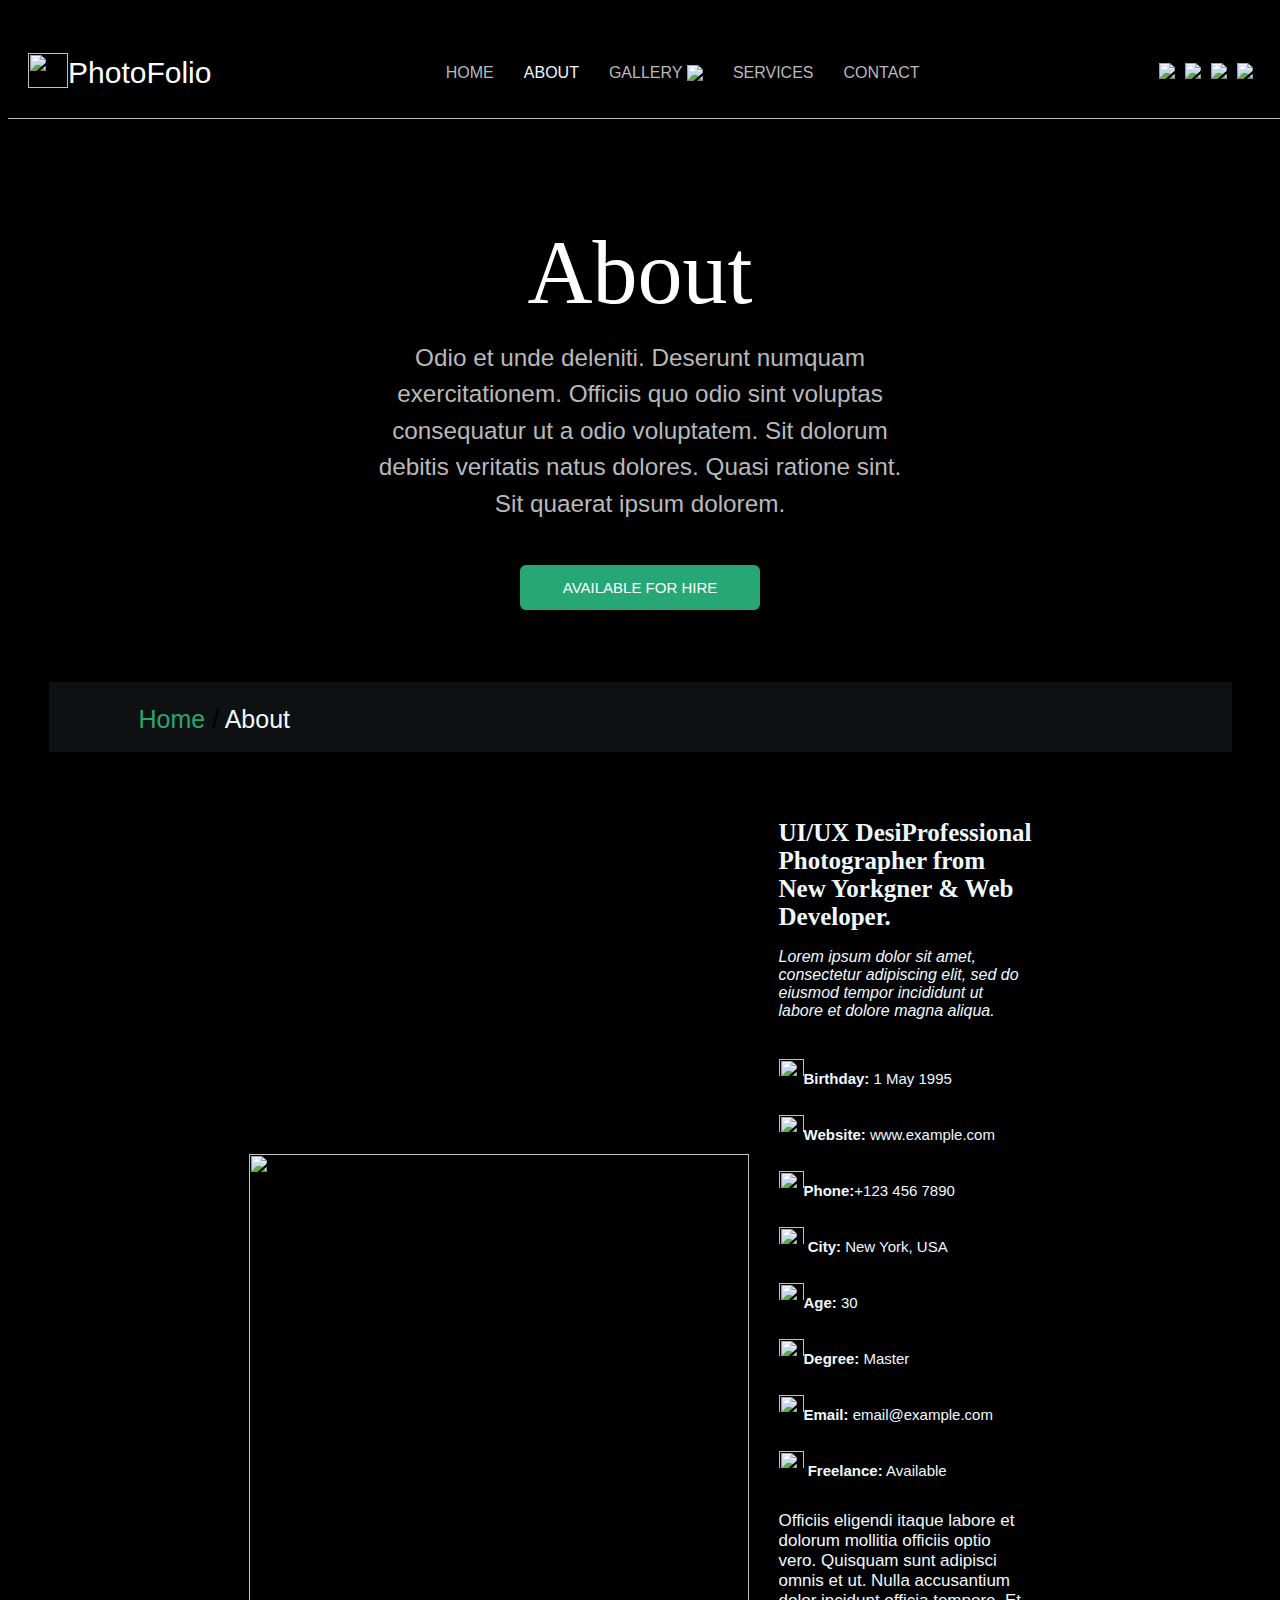
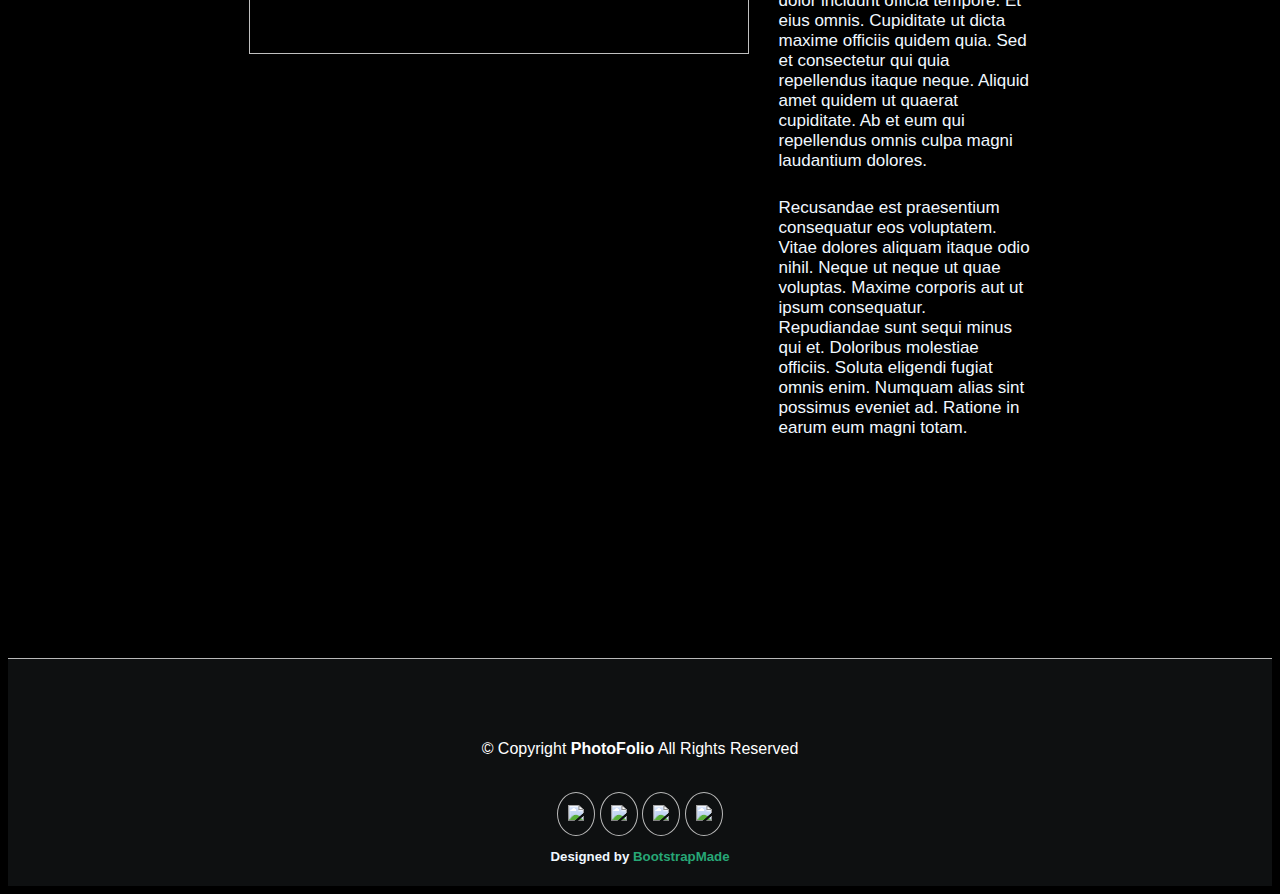
==== about.html @ 1e1be000 "Add files via upload" ====
<html>

<head>
    <link rel="stylesheet" href="./about.css">
    <script>
        function showside() {
            document.getElementById('open').style.display = 'block';
        }
        function hideside() {
            document.getElementById('open').style.display = 'none';
        }
    </script>
    <meta charset="UTF-8">
    <meta name="viewport" content="width=device-width, initial-scale=1.0">
    <title>PhotoFolio - Professional Photography Portfolio</title>
</head>

<body>
    <nav>
        <div class="nav-container">
            <!-- Logo Section -->
            <ul class="titlediv">
                <li><a href="#"><img src="./imges/camera.svg"
                            style="color:#27a776;size:50px;background-color:black;width:40px;height:35px"></a></li>
                <li><a href="#" style="color:white;font-size: 30px;text-decoration: none;">PhotoFolio</a></li>
            </ul>

            <!-- Navigation Links -->
            <ul class="navbar">
                <li><a href="./PhotoFolio.html">HOME</a></li>
                <li><a href="./about.html" style="color: aliceblue;">ABOUT</a></li>
                <li class="dropdown">
                    <a href="#" class="dropbtn">
                        GALLERY&nbsp;<img src="./imges/drop_down.svg">
                    </a>
                    <div class="dropdown-content">
                        <a href="./gallery.html">Nature</a>
                        <a href="./gallery.html">people</a>
                        <a href="./gallery.html">Architecture</a>
                        <a href="./gallery.html">Animals</a>
                        <a href="./gallery.html">Sports</a>
                        <a href="./gallery.html">Travel</a>
                    </div>
                </li>
                <li><a href="./serives.html">SERVICES</a></li>
                <li><a href="./contact.html">CONTACT</a></li>
            </ul>

            <!-- Social Icons -->
            <ul class="icon">
                <li><a href="#"><img src="./imges/twitter.svg"></a></li>
                <li><a href="#"><img src="./imges/facebook.svg"></a></li>
                <li><a href="#"><img src="./imges/insta.svg"></a></li>
                <li><a href="#"><img src="./imges/linkedin.svg"></a></li>
                <li class="lines" onclick="showside()"><a href="#" style="font-size: 20px;">&#9776;</a></li>
            </ul>
        </div>

        <div>
            <!-- hidden-navbar -->
            <ul class="nav-hidden hideOnMoblie" id="open">
                <li><a href="#" style="font-size: 30px;" onclick="hideside()">&times;</a></li>
                <li><a href="./PhotoFolio.html">HOME</a></li>
                <li><a href="./about.html">ABOUT</a></li>
                <li class="dropdown">
                    <a href="#" class="dropbtn">
                        GALLERY&nbsp;<img src="./imges/drop_down.svg">
                    </a>
                    <div class="dropdown-content">
                        <a href="./gallery.html">Nature</a>
                        <a href="./gallery.html">people</a>
                        <a href="./gallery.html">Architecture</a>
                        <a href="./gallery.html">Animals</a>
                        <a href="./gallery.html">Sports</a>
                        <a href="./gallery.html">Travel</a>
                    </div>
                </li>
                <li><a href="./serives.html">SERVICES</a></li>
                <li><a href="./contact.html">CONTACT</a></li>
            </ul>
        </div>
    </nav>

    <main>
        <section class="intro">
            <div class="introtext"
                style="font-family: 'Times New Roman', Times, serif;font-size:90px;font-weight: lighter;">
                About
            </div>
            <div class="introtext-1">
                Odio et unde deleniti. Deserunt numquam exercitationem. Officiis quo odio sint voluptas consequatur ut a
                odio voluptatem. Sit dolorum debitis veritatis natus dolores. Quasi ratione sint. Sit quaerat ipsum
                dolorem.
            </div>
            <div>
                <button type="button" class="button">AVAILABLE FOR HIRE</button>
            </div>
            <div
                style="width:100%;background-color: #0e1011;height:70px;padding-left:90px;padding-top: 23px;font-size: 25px;">
                <a href="./PhotoFolio.html" style="text-decoration: none;color:#27a776">Home</a> /
                <a href="./about.html" style="text-decoration: none;color: aliceblue;">About</a>
            </div>
            <div class="about">
                <div>
                    <img src="./imges/profile-img.jpg" style="width:auto;height:500px;padding-top:0px;padding-right:0;">
                </div>

                <div class="about-text" style="color:aliceblue;padding-top:50px;margin-left:0">
                    <h1 style="font-size: 25px;font-family: 'Times New Roman', Times, serif;">UI/UX DesiProfessional
                        Photographer from New Yorkgner & Web Developer.</h1>
                    <p style="padding-bottom: 10px;"><i>Lorem ipsum dolor sit amet, consectetur adipiscing elit, sed do
                            eiusmod tempor incididunt ut labore et dolore magna aliqua.</i></p>
                    <div class="arrow">
                        <div class="data">
                            <div>
                                <img src="./imges/Green-arrow-right .svg"
                                    style="width:25px; height:25px;margin-top:5px;padding-top: 8px;"><span><b>Birthday:</b>
                                    1 May 1995</span>
                            </div>

                            <div>
                                <img src="./imges/Green-arrow-right .svg"
                                    style="width:25px; height:25px;margin-top:5px;padding-top: 8px;"><span><b>Website:</b>
                                    www.example.com</span>
                            </div>
                            <div>
                                <img src="./imges/Green-arrow-right .svg"
                                    style="width:25px;height:25px;margin-top:5px;padding-top: 8px;"><span><b>Phone:</b>+123
                                    456 7890</span>
                            </div>
                            <div>
                                <img src="./imges/Green-arrow-right .svg"
                                    style="width:25px;height:25px;margin-top:5px;padding-top: 8px;"><span><b> City:</b>
                                    New York, USA</span>
                            </div>

                        </div>
                        <div class="data">

                            <div>
                                <img src="./imges/Green-arrow-right .svg"
                                    style="width:25px;height:25px;margin-top:5px; padding-top: 8px;"><span><b>Age:</b>
                                    30</span>
                            </div>
                            <div>
                                <img src="./imges/Green-arrow-right .svg"
                                    style="width:25px;height:25px;margin-top:5px;padding-top: 8px;"><span><b>Degree:</b>
                                    Master</span>
                            </div>
                            <div>
                                <img src="./imges/Green-arrow-right .svg"
                                    style="width:25px;height:25px;margin-top:5px;padding-top: 8px;"><span><b>Email:</b>
                                    email@example.com</span>
                            </div>

                            <div>
                                <img src="./imges/Green-arrow-right .svg"
                                    style="width:25px;height:25px;margin-top:5px;padding-top: 8px;"><span><b>
                                        Freelance:</b> Available</span>
                            </div>

                        </div>

                    </div>
                    <p style="font-size: 17px;padding-bottom: 10px;">Officiis eligendi itaque labore et dolorum mollitia
                        officiis optio vero. Quisquam sunt adipisci omnis et ut. Nulla accusantium dolor incidunt
                        officia tempore. Et eius omnis. Cupiditate ut dicta maxime officiis quidem quia. Sed et
                        consectetur qui quia repellendus itaque neque. Aliquid amet quidem ut quaerat cupiditate. Ab et
                        eum qui repellendus omnis culpa magni laudantium dolores.</p>

                    <p style="font-size: 17px;">Recusandae est praesentium consequatur eos voluptatem. Vitae dolores
                        aliquam itaque odio nihil. Neque ut neque ut quae voluptas. Maxime corporis aut ut ipsum
                        consequatur. Repudiandae sunt sequi minus qui et. Doloribus molestiae officiis. Soluta eligendi
                        fugiat omnis enim. Numquam alias sint possimus eveniet ad. Ratione in earum eum magni totam.</p>
                </div>
            </div>
            </div>
        </section>
        <!-- <section>
                <div style="display:flex;flex-direction:row"">
                    <div style="color:#b9b9b9;margin-left:50px;font-size: larger;">TESTIMONIALS</div>
                        <div><hr style="width:100px;height:1px;border:1px solid #27a776;margin-left:3px"></div>
                </div>
            <p style="font-family: 'Times New Roman', Times, serif;font-size: 40px;color:white;margin-left:50px;margin-top: 0%;">What they are saying</p>
                
            </section>

            <section>
                <div class="t1">
                    
                </div>
                <div class="t2"></div>
                <div class="t3"></div>
            </section> -->
    </main>

    <footer>

        <h4 class="last">© Copyright <b>PhotoFolio</b> All Rights Reserved</h4>
        <div class="i">
            <span><img src="./imges/twitter.svg"></span>
            <span><img src="./imges/facebook.svg"></span>
            <span><img src="./imges/insta.svg"></span>
            <span><img src="./imges/linkedin.svg"></span>
        </div>
        <h5 style="color: aliceblue;"> Designed by <font style="color: #27a776;">BootstrapMade</font>
        </h5>

    </footer>
</body>

</html>
---- about.css ----
body {
    background-color: black;
    font-family: Arial, sans-serif;
}


nav {
    position: fixed;
    width: 100%;
    z-index: 999;
    background-color: black;
    border-bottom: .1px solid #b9b9b9;
}

.nav-container {
    display: flex;
    justify-content: space-between;
    align-items: center;
    padding: 10px 20px;
    color: #b9b9b9;
}

.titlediv {
    display: flex;
    align-items: center;
    list-style: none;
    padding: 0;
}

.navbar {
    list-style: none;
    display: flex;
    padding: 0;
    margin: 0;
}

.navbar li a {
    color: #b9b9b9;
    text-decoration: none;
    margin: 0 15px;
}

.navbar li:hover a {
    color: white;
}

.icon {
    list-style: none;
    display: flex;
    padding: 0;
    margin: 0;
}

.icon a {
    color: #b9b9b9;
}

.icon li img:hover {
    color: #27a776;
}

.icon .lines a {
    color: #b9b9b9;
    text-decoration: none;
    display: none;
    width: 20px;
    height: 10px;
    font-size: 100px;
}

.icon li {
    margin: 0 5px;
}

.nav-hidden {
    display: none;
    color: #b9b9b9;
    text-decoration: none;
    font-size: 16px;
    margin-right: 0;
    position: fixed;
    top: 66px;
    right: 0;
    width: 250px;
    height: 100vh;
    background-color: #0e1011;
}

.nav-hidden a {
    color: #b9b9b9;
    text-decoration: none;
    font-size: 16px;
    padding: 20px;
}

.nav-hidden li {
    padding: 20px;
    padding-left: 2px;
    margin-left: 2px;
    list-style: none;

}

.nav-hidden li:hover a {
    color: white;
}

/* General styling for the dropdown container */
.dropdown {
    position: relative;
    display: inline-block;
}

/* Dropdown button styling */
.dropbtn {
    text-decoration: none;
    color: rgb(172, 172, 172);
    background-color: black;
    border: none;
    cursor: pointer;
    display: flex;
    align-items: center;
}

/* Dropdown content styling */
.dropdown-content {
    display: none; /* Hidden by default */
    position: absolute;
    background-color:#333;
    min-width: 160px;
    box-shadow: 0 8px 16px rgba(0, 0, 0, 0.2);
    z-index: 1000; /* Ensure it appears on top */
}

/* Dropdown links styling */
.dropdown-content a {
    color: #575757;
    padding: 12px 16px;
    text-decoration: none;
    display: block;
}

/* Hover effect for dropdown links */
.dropdown-content a:hover {
    color: white;
}

/* Display dropdown content on hover */
.dropdown:hover .dropdown-content {
    display: block;
}

/* Hover effect for dropdown button */
.dropdown:hover .dropbtn {
    background-color: #333;
    color: white;
}

main {
    padding-bottom: 100px;
    margin-top: 3vh;
    margin-bottom: 4vh;
}

.intro {
    padding: 4.5vh;
    display: flex;
    flex-direction: column;
    justify-content: center;
    align-items: center;
    margin-top: 5px;
}

.introtext {
    line-height: 1;
    font-size: 6vh;
    font-weight: bold;
    color: white;
    text-align: center;
    padding-top: 160px;
    width: 45%;

}

.introtext-1 {
    margin-bottom: 4.8vh;
    margin-top: 2.5vh;
    color: #b9b9b9;
    line-height: 1.5;
    font-size: 2.7vh;
    width: 45%;
    text-align: center;
}

.button {
    width: 240px;
    height: 45px;
    font-size: 15px;
    color: white;
    background-color: #27a776;
    border-style: none;
    border-radius: 6px;
    line-height: 1.5;
    margin-bottom: 8vh;
}

.t1 {
    width: 75%;
    background-color: #0e1011;

}

.t2 {
    width: 75%;
    background-color: #0e1011;

}

.t3 {
    width: 75%;
    background-color: #0e1011;

}

footer {
    display: flex;
    flex-direction: column;
    flex-wrap: wrap;
    align-items: center;
    justify-content: center;
    border-top: .3px solid #b9b9b9;
    background-color: #0e1011;
    color: #b9b9b9;
    margin-top: 7vh;
}

footer .last {
    color: white;
    font-weight: 400;
    margin-top: 9vh;
    margin-bottom: 5vh;

}

footer span {
    color: #b9b9b9;
    border: 1px solid #b9b9b9;
    border-radius: 50%;
    padding: 10px;
    font-size: 20px;
}

footer span:hover {
    color: #27a776;
    border: 1px solid #27a776;
}

.about {
    display: flex;
    justify-content: space-around;
    align-items: center;
    flex-direction: row;
    flex-wrap: wrap;
    gap: 30px;
    margin-right: 200px;
    margin-left: 200px;
}

.about-text {
    width: auto;
    flex: 2;
}

.arrow {
    display: flex;
    justify-content: space-between;
    align-items: flex-start;
    flex-direction: row;
    flex-wrap: wrap;
}

.data {
    display: flex;
    justify-content: space-between;
    align-items: flex-start;
    flex-direction: column;
    flex-wrap: wrap;
}

.data div {
    padding-bottom: 15px;
    width: 100%;
    font-size: 15px;
    max-width: 230px;
}

/* line animation */
.animation-container {
    position: relative;
    width: 100%;
    height: 100%;
    background-color: #111;
  }

  .line {
    position: absolute;
    top: 50%;
    left: 50%;
    transform: translate(-50%, -50%);
    width: 2px;
    height: 0;
    background: #ffffff;
    animation: expand-line 1.5s ease-out forwards;
  }

  .content {
    position: absolute;
    top: 0;
    left: 50%;
    transform: translate(-50%, 0) scaleX(0);
    width: 100%;
    height: 100%;
    animation: open-content 1s ease-in forwards;
    animation-delay: 1.5s;
  }

  @keyframes expand-line {
    to {
      height: 70%;
      width: 1px;
    }
    100%{
        background-color: #0e1011;
    }
  }

  @keyframes open-content {
    to {
      transform: translate(-50%, 0) scaleX(1);
    }
  }
  
@media (max-width: 767px) {
    .titlediv {
        font-size: 5px;
    }

    .navbar {
        display: none;
    }

    .icon {
        justify-content: center;
        flex-wrap: wrap;
    }

    .icon .lines a {
        display: block;
    }

    .introtext {
        font-size: 5.5vh;
        width: 100%;

    }

    .introtext-1 {
        font-size: 2.5vh;
        width: 100%
    }

    .button {
        font-size: 1.9vh;
        padding: 12px 25px;
    }

    .about {
        flex-direction: column;
        gap: 15px;
        margin-left: 60px;
        margin-right: 60px;
        margin-top: 30px;
    }

    .arrow {

        flex-direction: column;
        flex: 2;

    }

    /* .about{
      
       justify-content: space-evenly;
       flex-direction: column;
       gap: 0;
      
    }
      border: 1px solid white;
    }
    .about-text{
        margin: 0%;
        border: 1px solid white;
        padding: 0;
    } */




}

@media (max-width: 576px) {
    .titlediv li {
        font-size: 6px;
    }

    .nav {
        font-size: 10px;
    }
}

@media (max-width: 480px) {
    .titlediv li a {
        font-size: 14px;
    }

    .intro-text {
        font-size: 30px;
        line-height: 1.4;
    }

    .intro-text-1 {
        font-size: 16px;
    }

    .button {
        font-size: 14px;
        padding: 10px 20px;
    }

}

*,
::after,
::before {
    box-sizing: border-box
}
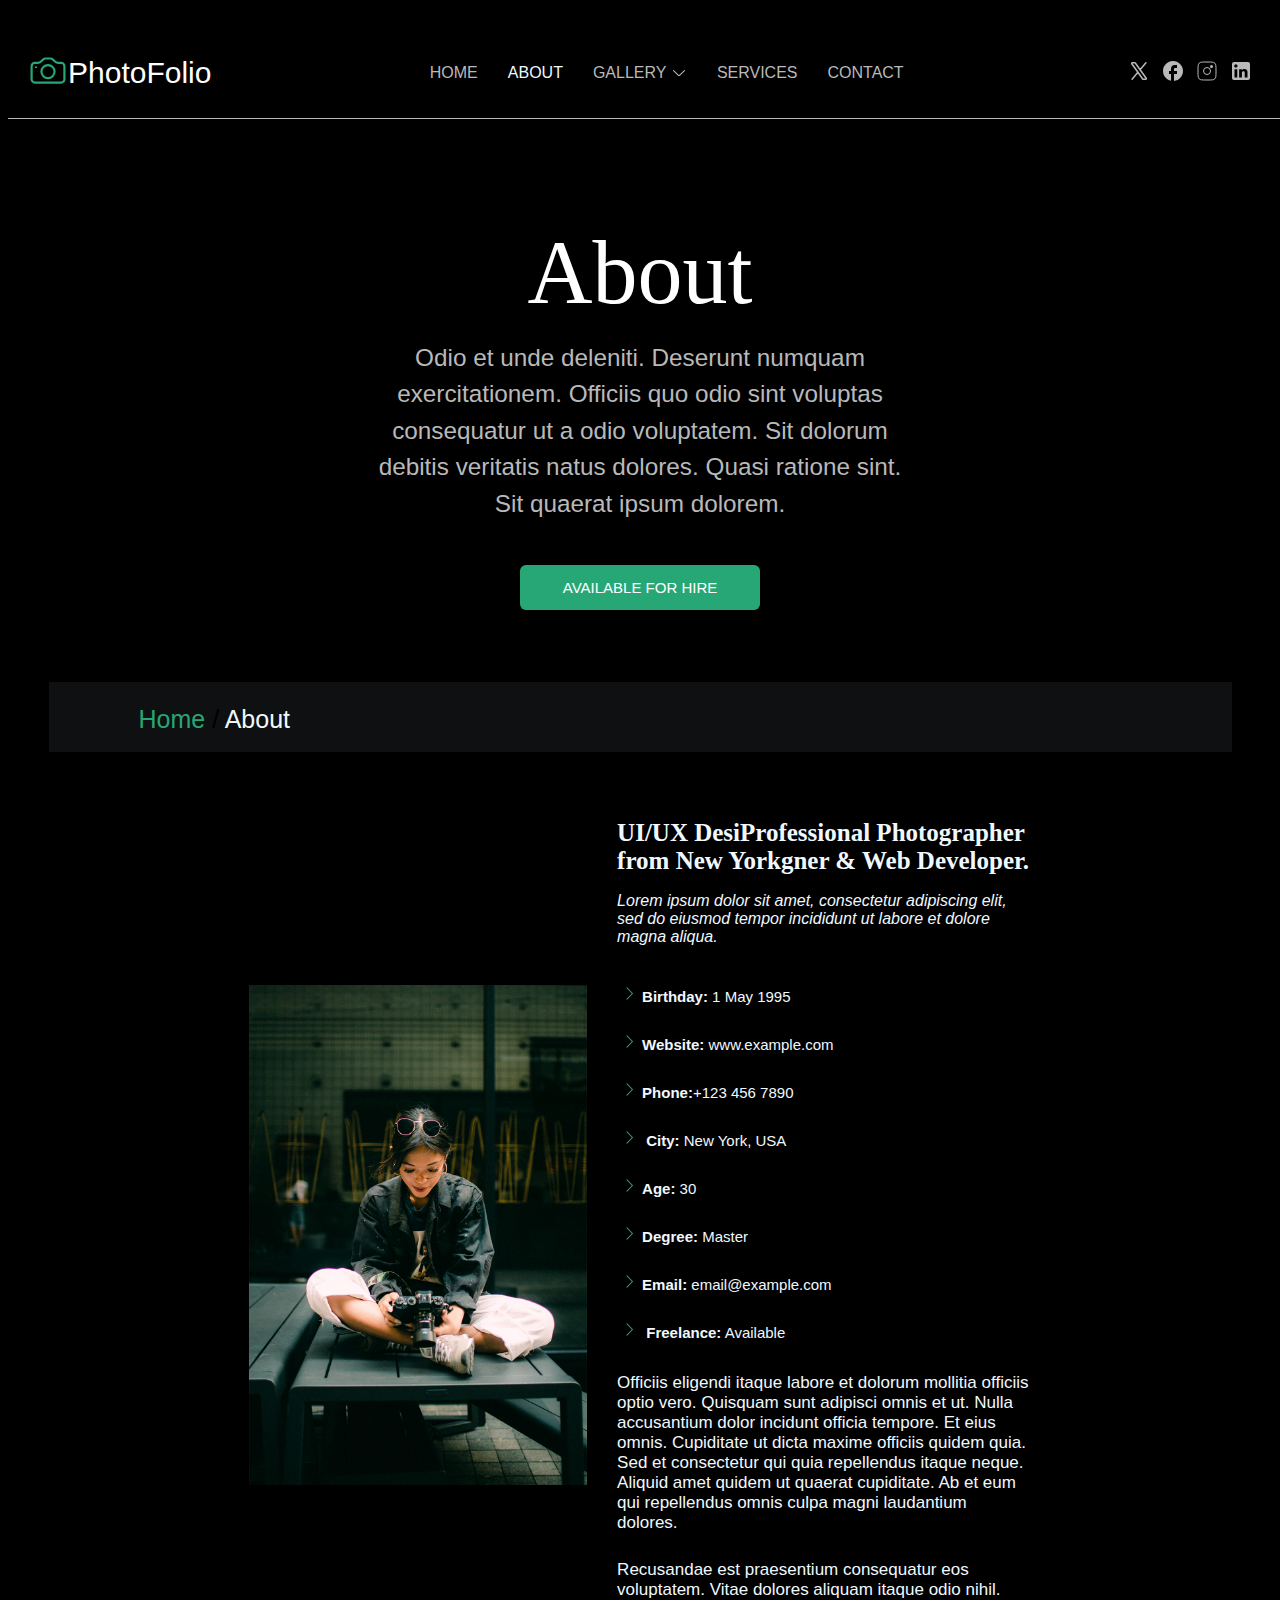
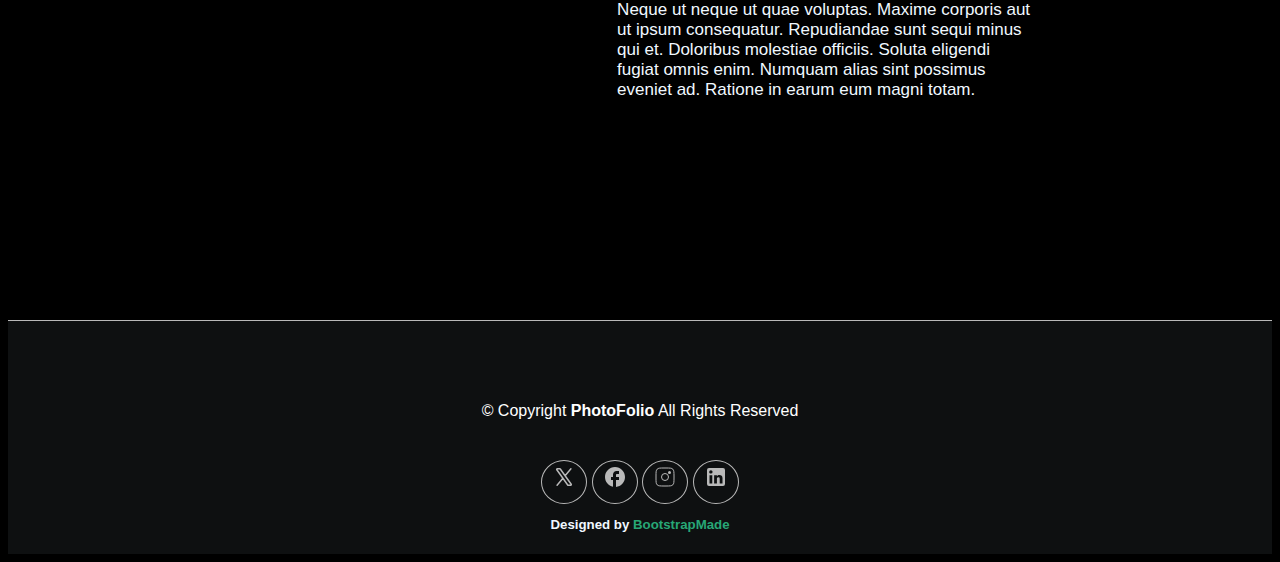
==== commit d4514056: "Update about.html" ====
--- a/about.html
+++ b/about.html
@@ -27,7 +27,7 @@
 
             <!-- Navigation Links -->
             <ul class="navbar">
-                <li><a href="./PhotoFolio.html">HOME</a></li>
+                <li><a href="./index.html">HOME</a></li>
                 <li><a href="./about.html" style="color: aliceblue;">ABOUT</a></li>
                 <li class="dropdown">
                     <a href="#" class="dropbtn">
@@ -48,10 +48,12 @@
 
             <!-- Social Icons -->
             <ul class="icon">
+                <div class="icons">
                 <li><a href="#"><img src="./imges/twitter.svg"></a></li>
                 <li><a href="#"><img src="./imges/facebook.svg"></a></li>
                 <li><a href="#"><img src="./imges/insta.svg"></a></li>
                 <li><a href="#"><img src="./imges/linkedin.svg"></a></li>
+            </div>
                 <li class="lines" onclick="showside()"><a href="#" style="font-size: 20px;">&#9776;</a></li>
             </ul>
         </div>
@@ -209,4 +211,4 @@
     </footer>
 </body>
 
-</html>+</html>
--- a/about.css
+++ b/about.css
@@ -2,7 +2,6 @@
     background-color: black;
     font-family: Arial, sans-serif;
 }
-
 
 nav {
     position: fixed;
@@ -49,6 +48,10 @@
     display: flex;
     padding: 0;
     margin: 0;
+}
+.icons{
+    display: flex;
+    
 }
 
 .icon a {
@@ -388,25 +391,19 @@
         flex: 2;
 
     }
-
-    /* .about{
-      
-       justify-content: space-evenly;
-       flex-direction: column;
-       gap: 0;
-      
-    }
-      border: 1px solid white;
-    }
-    .about-text{
-        margin: 0%;
-        border: 1px solid white;
-        padding: 0;
-    } */
-
-
-
-
+    .intro-text {
+        font-size: 6vh;
+        width: 100%;
+
+    }
+
+    .intro-text-1 {
+        font-size: 1vh;
+        width: 100%
+    }
+    .button{
+        font-size: 20px;
+    }
 }
 
 @media (max-width: 576px) {
@@ -417,11 +414,52 @@
     .nav {
         font-size: 10px;
     }
+    .navbar {
+        display: none;
+    }
+
+    .icon {
+        justify-content: center;
+        flex-wrap: wrap;
+        
+    }
+    .icons{
+        display:none;
+    }
+
+    .icon .lines a {
+        display: block;
+    }
+    .intro-text {
+        font-size: 3rem;
+        line-height: 1.4;
+    }
+
+    .intro-text-1 {
+        font-size: 1rem;
+    }
+
+    .button {
+        font-size: 14px;
+        padding: 10px 20px;
+    }
 }
 
 @media (max-width: 480px) {
     .titlediv li a {
         font-size: 14px;
+    }
+    .navbar {
+        display: none;
+    }
+
+    .icon {
+        justify-content: center;
+        flex-wrap: wrap;
+    }
+
+    .icon .lines a {
+        display: block;
     }
 
     .intro-text {
@@ -444,4 +482,4 @@
 ::after,
 ::before {
     box-sizing: border-box
-}+}
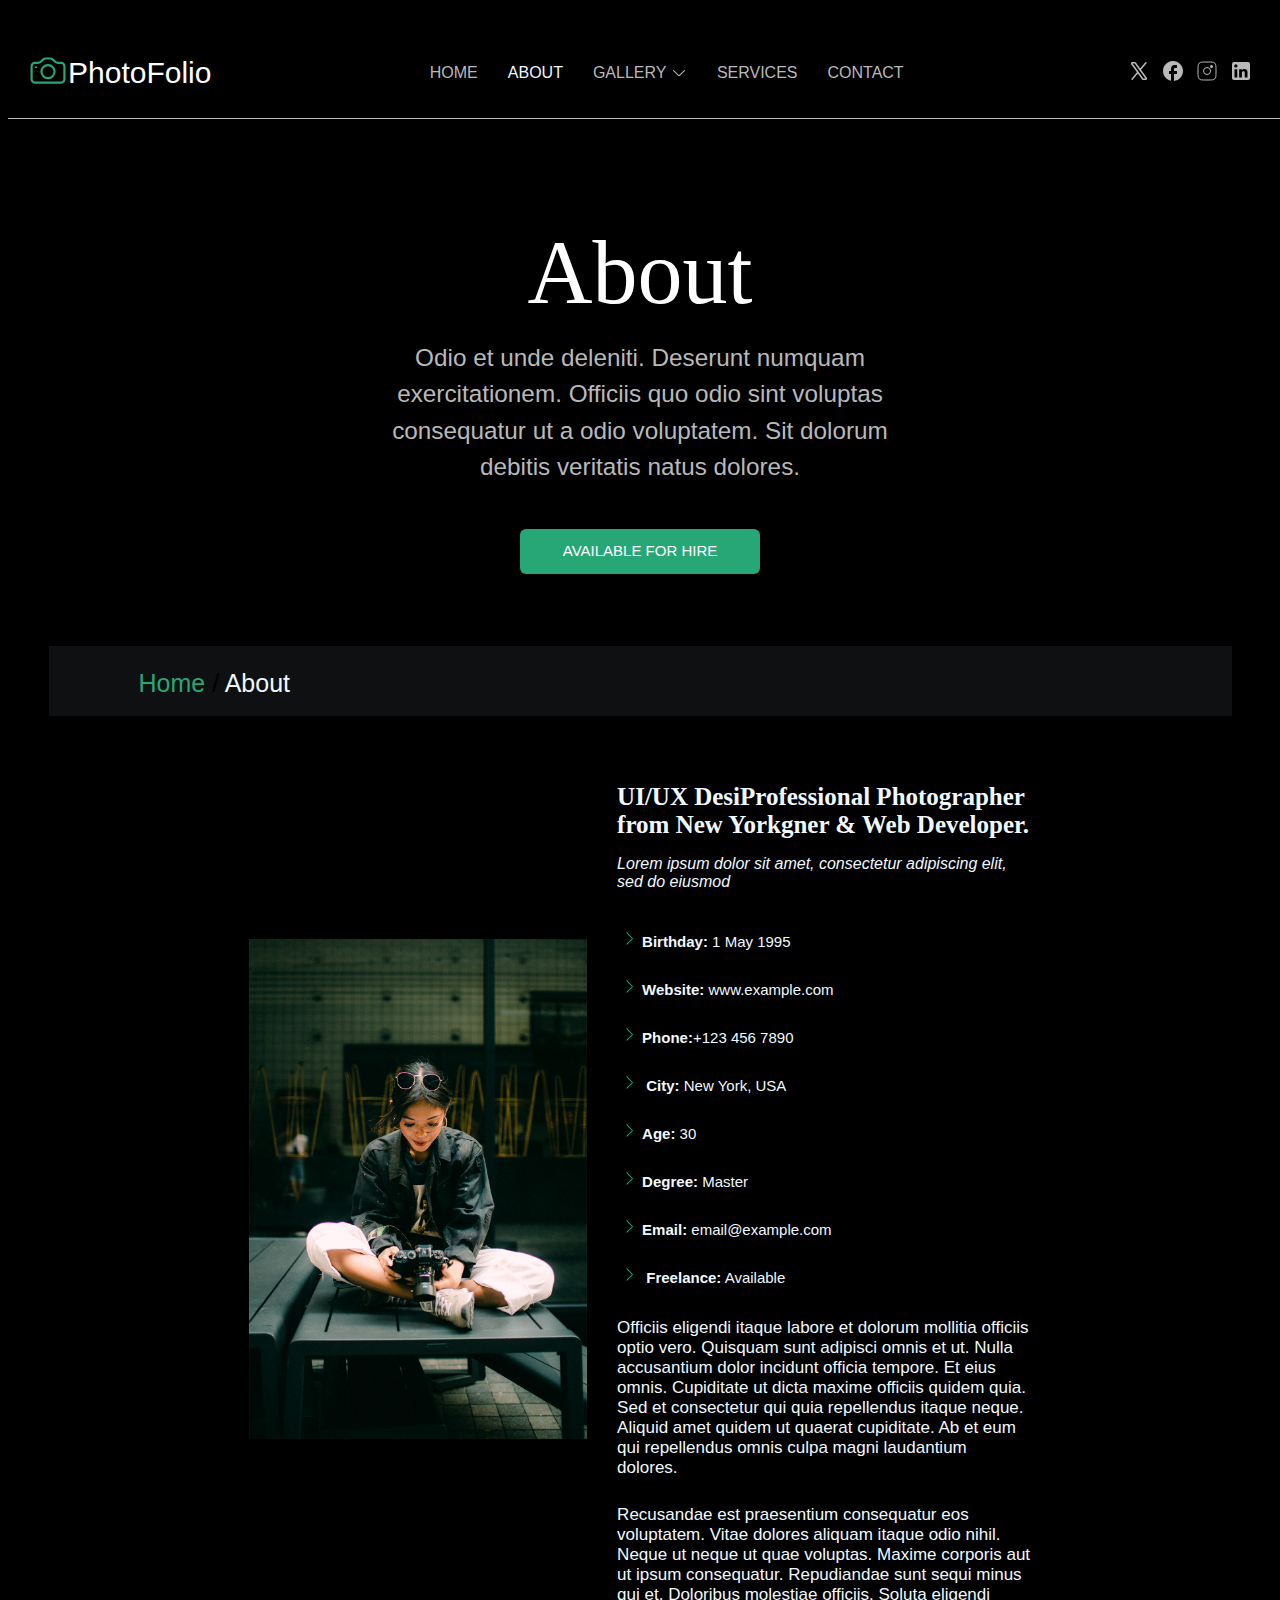
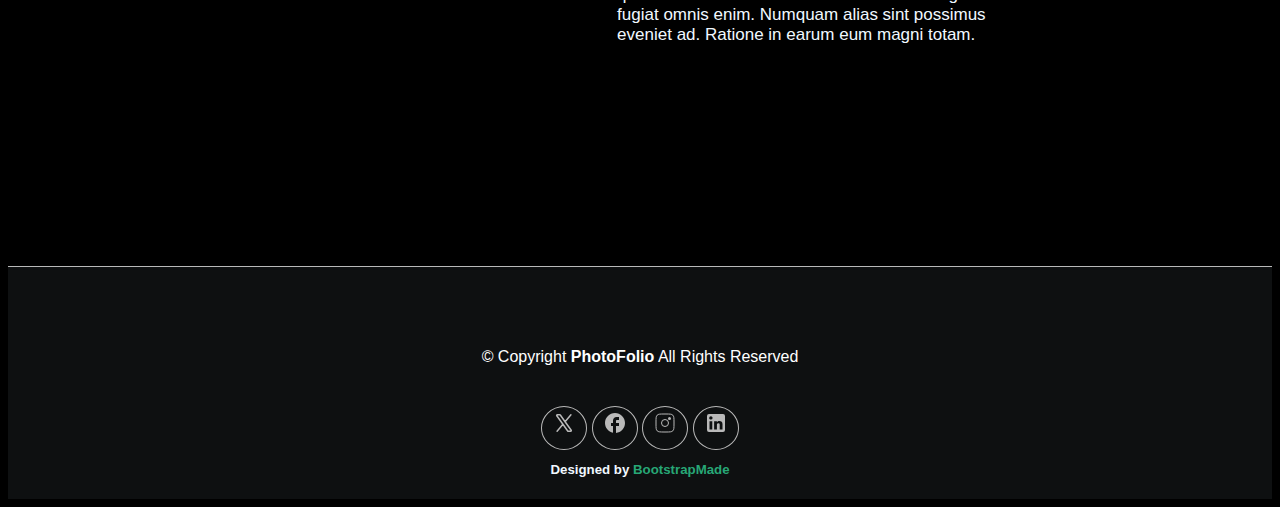
==== commit 35ed58c0: "Update about.html" ====
--- a/about.html
+++ b/about.html
@@ -1,7 +1,7 @@
 <html>
 
 <head>
-    <link rel="stylesheet" href="./about.css">
+    
     <script>
         function showside() {
             document.getElementById('open').style.display = 'block';
@@ -12,6 +12,7 @@
     </script>
     <meta charset="UTF-8">
     <meta name="viewport" content="width=device-width, initial-scale=1.0">
+    <link rel="stylesheet" href="./about.css">
     <title>PhotoFolio - Professional Photography Portfolio</title>
 </head>
 
@@ -85,14 +86,13 @@
 
     <main>
         <section class="intro">
-            <div class="introtext"
+            <div class="intro-text"
                 style="font-family: 'Times New Roman', Times, serif;font-size:90px;font-weight: lighter;">
                 About
             </div>
-            <div class="introtext-1">
+            <div class="intro-text-1 ">
                 Odio et unde deleniti. Deserunt numquam exercitationem. Officiis quo odio sint voluptas consequatur ut a
-                odio voluptatem. Sit dolorum debitis veritatis natus dolores. Quasi ratione sint. Sit quaerat ipsum
-                dolorem.
+                odio voluptatem. Sit dolorum debitis veritatis natus dolores. 
             </div>
             <div>
                 <button type="button" class="button">AVAILABLE FOR HIRE</button>
@@ -111,7 +111,7 @@
                     <h1 style="font-size: 25px;font-family: 'Times New Roman', Times, serif;">UI/UX DesiProfessional
                         Photographer from New Yorkgner & Web Developer.</h1>
                     <p style="padding-bottom: 10px;"><i>Lorem ipsum dolor sit amet, consectetur adipiscing elit, sed do
-                            eiusmod tempor incididunt ut labore et dolore magna aliqua.</i></p>
+                            eiusmod</i></p>
                     <div class="arrow">
                         <div class="data">
                             <div>
@@ -178,22 +178,6 @@
             </div>
             </div>
         </section>
-        <!-- <section>
-                <div style="display:flex;flex-direction:row"">
-                    <div style="color:#b9b9b9;margin-left:50px;font-size: larger;">TESTIMONIALS</div>
-                        <div><hr style="width:100px;height:1px;border:1px solid #27a776;margin-left:3px"></div>
-                </div>
-            <p style="font-family: 'Times New Roman', Times, serif;font-size: 40px;color:white;margin-left:50px;margin-top: 0%;">What they are saying</p>
-                
-            </section>
-
-            <section>
-                <div class="t1">
-                    
-                </div>
-                <div class="t2"></div>
-                <div class="t3"></div>
-            </section> -->
     </main>
 
     <footer>
--- a/about.css
+++ b/about.css
@@ -1,3 +1,10 @@
+*,
+::after,
+::before {
+    box-sizing: border-box
+}
+
+
 body {
     background-color: black;
     font-family: Arial, sans-serif;
@@ -174,7 +181,7 @@
     margin-top: 5px;
 }
 
-.introtext {
+.intro-text {
     line-height: 1;
     font-size: 6vh;
     font-weight: bold;
@@ -185,7 +192,7 @@
 
 }
 
-.introtext-1 {
+.intro-text-1 {
     margin-bottom: 4.8vh;
     margin-top: 2.5vh;
     color: #b9b9b9;
@@ -361,22 +368,6 @@
         display: block;
     }
 
-    .introtext {
-        font-size: 5.5vh;
-        width: 100%;
-
-    }
-
-    .introtext-1 {
-        font-size: 2.5vh;
-        width: 100%
-    }
-
-    .button {
-        font-size: 1.9vh;
-        padding: 12px 25px;
-    }
-
     .about {
         flex-direction: column;
         gap: 15px;
@@ -392,17 +383,18 @@
 
     }
     .intro-text {
-        font-size: 6vh;
+        font-size: 5rem;
         width: 100%;
 
     }
 
     .intro-text-1 {
-        font-size: 1vh;
+        font-size: 2rem;
         width: 100%
     }
     .button{
-        font-size: 20px;
+        font-size: 1rem;
+        padding: 12px 25px;
     }
 }
 
@@ -431,7 +423,7 @@
         display: block;
     }
     .intro-text {
-        font-size: 3rem;
+        font-size: 3.5rem;
         line-height: 1.4;
     }
 
@@ -461,25 +453,19 @@
     .icon .lines a {
         display: block;
     }
-
     .intro-text {
-        font-size: 30px;
+        font-size: 2rem;
         line-height: 1.4;
     }
 
     .intro-text-1 {
-        font-size: 16px;
+        font-size: 1rem;
     }
 
     .button {
-        font-size: 14px;
+        font-size: 1rem;
         padding: 10px 20px;
     }
 
 }
 
-*,
-::after,
-::before {
-    box-sizing: border-box
-}
